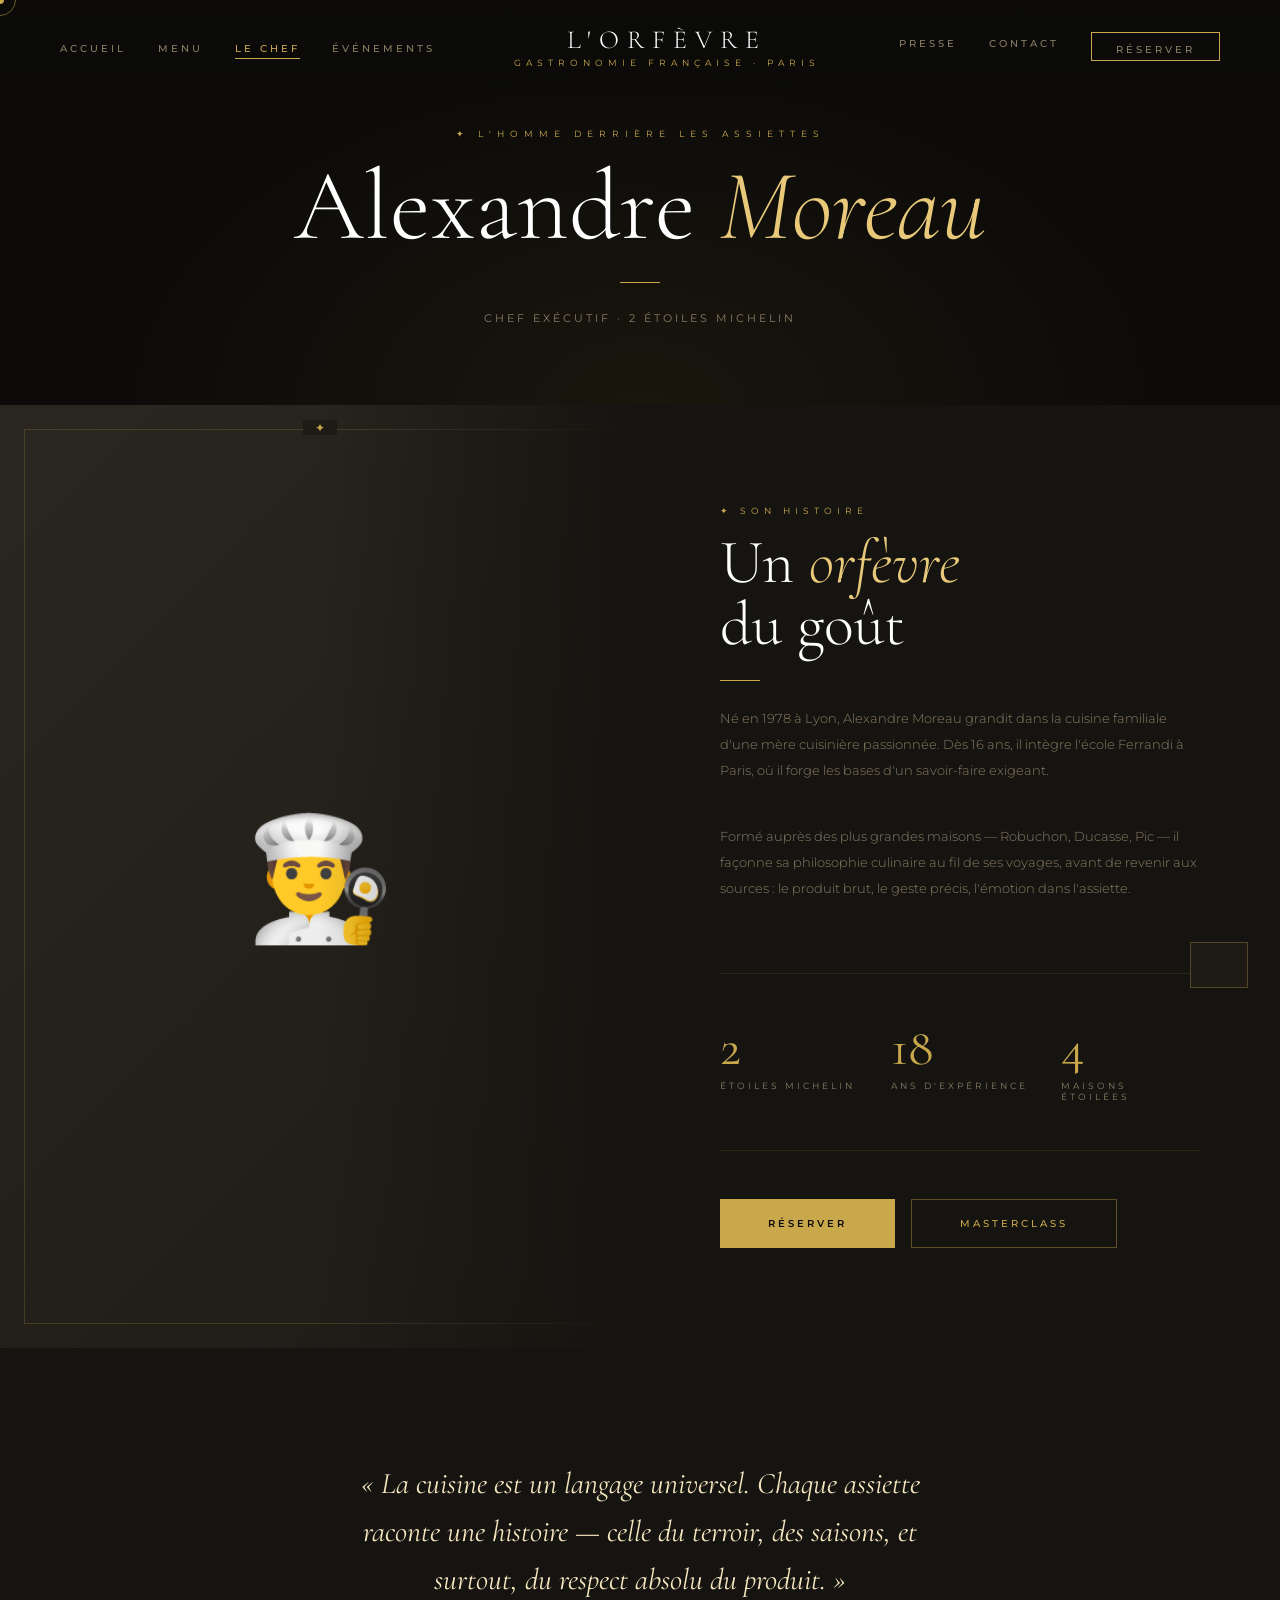
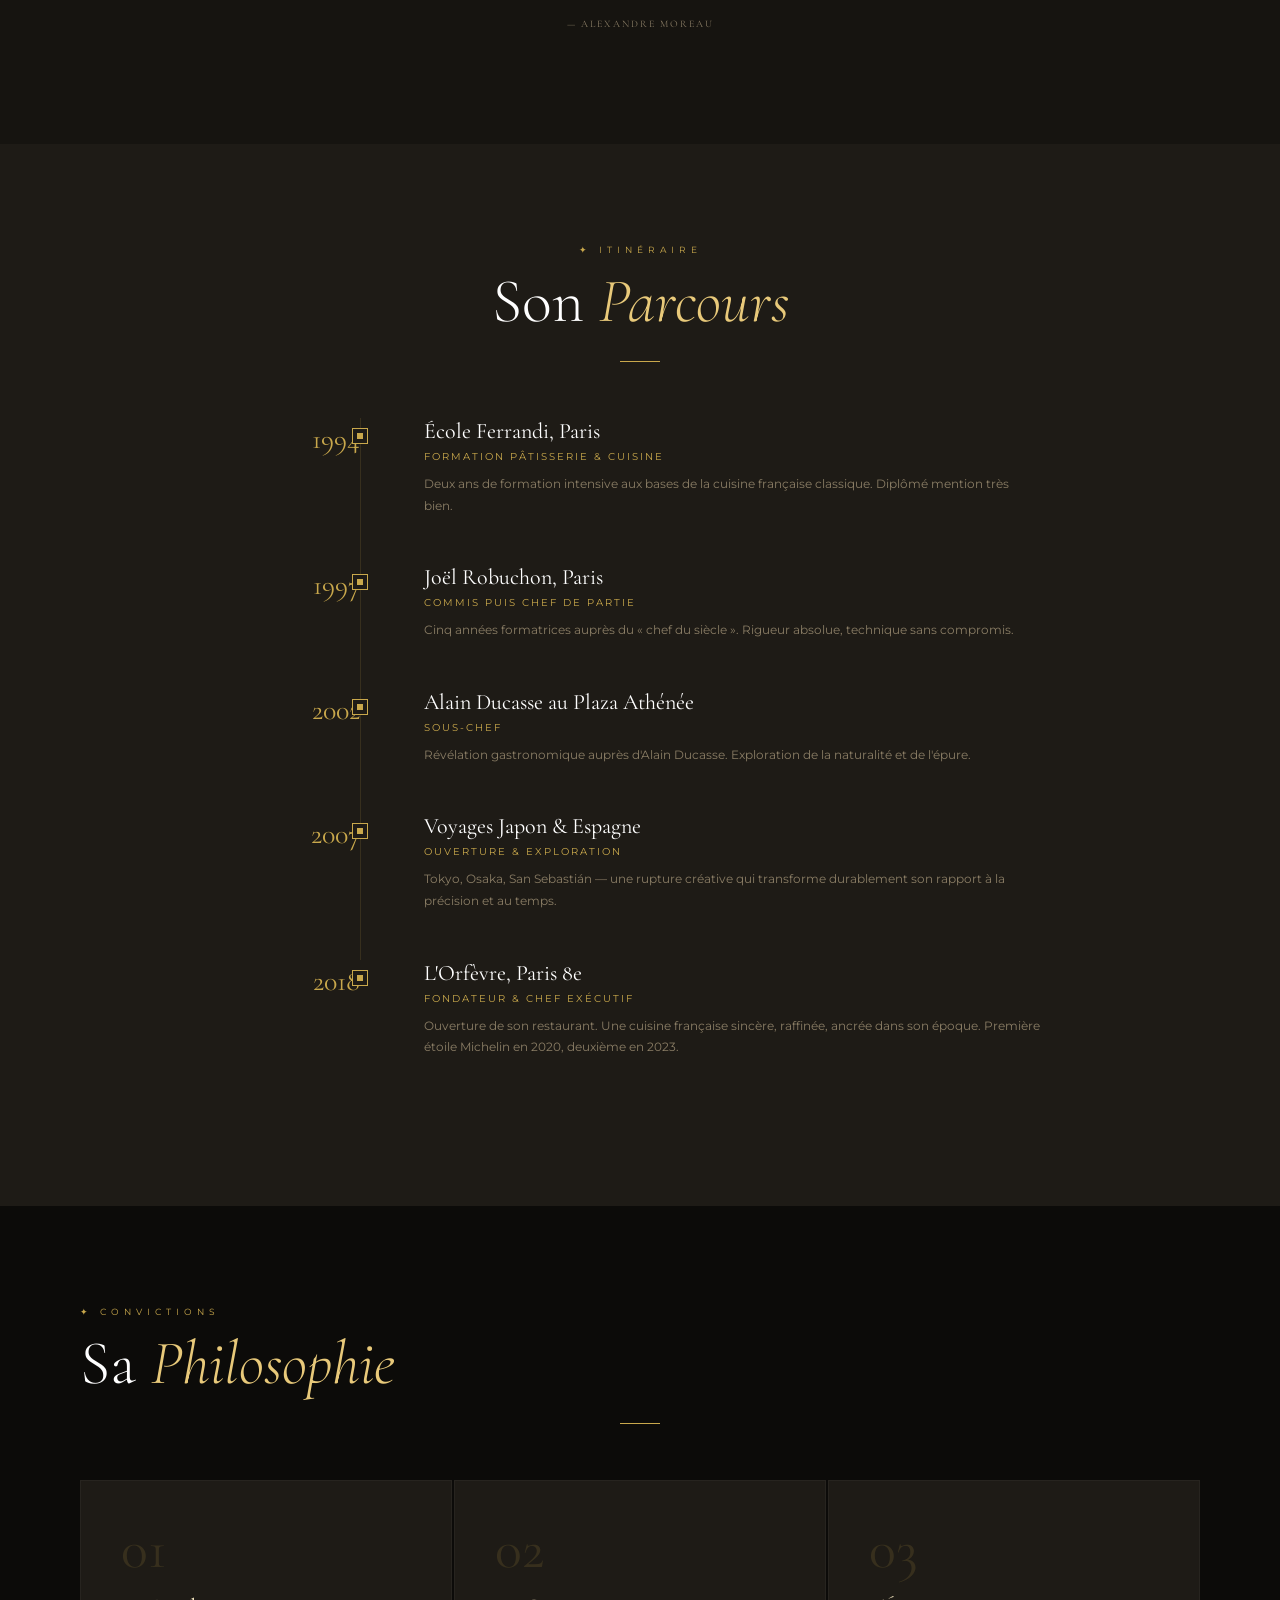
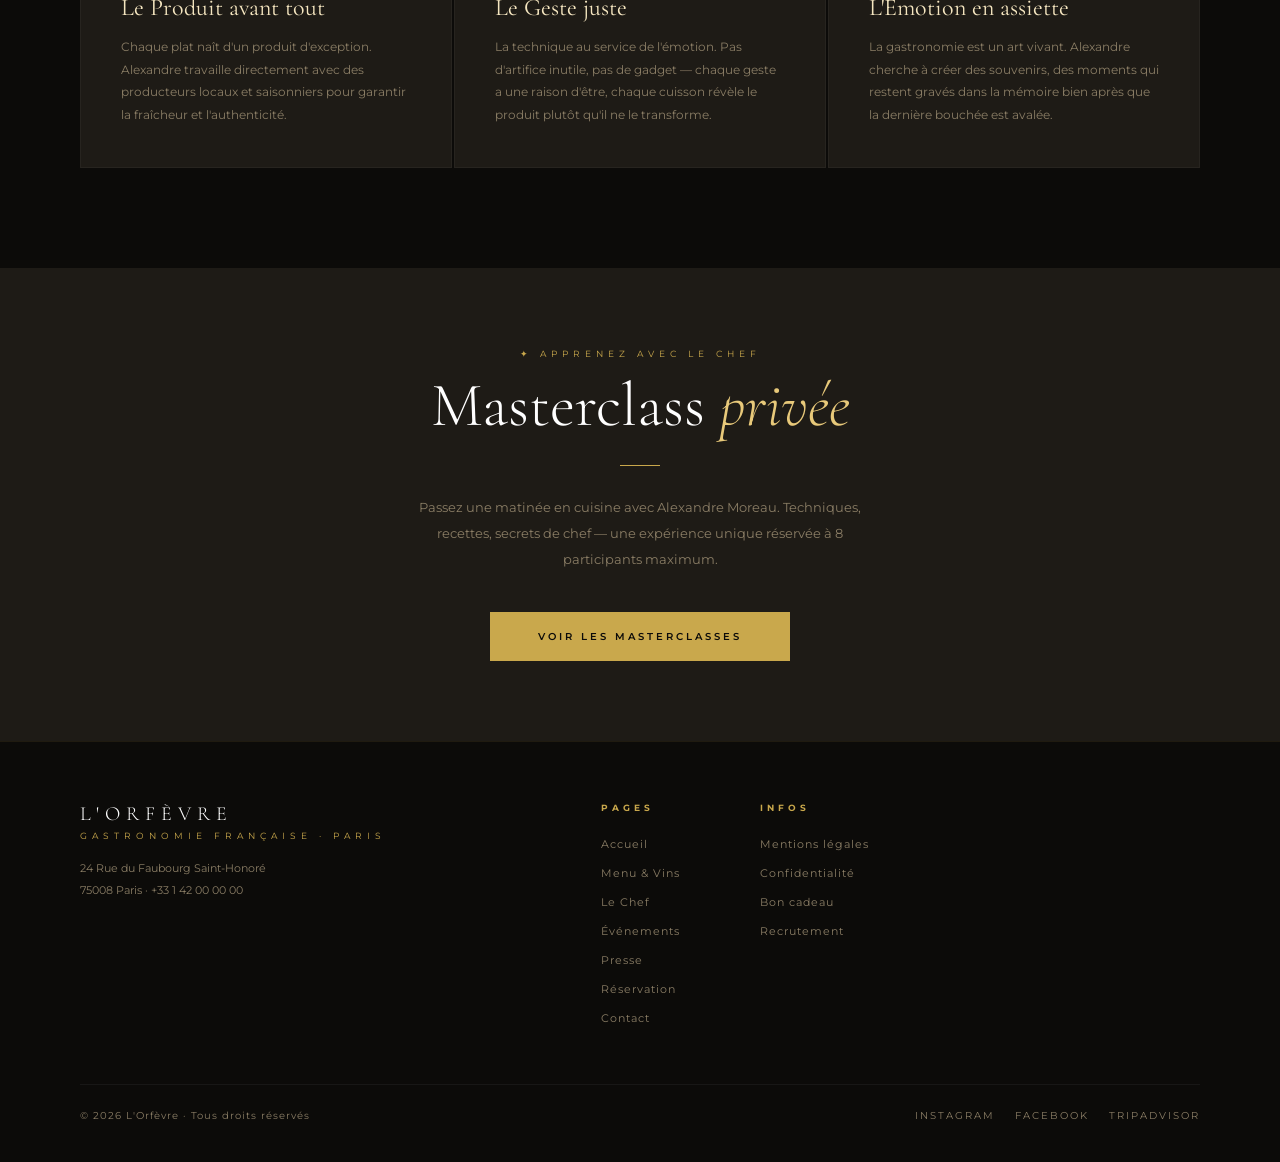
==== chef.html @ 2f1358c5 "Add files via upload" ====
<!DOCTYPE html>
<html lang="fr">
<head>
<meta charset="UTF-8">
<meta name="viewport" content="width=device-width, initial-scale=1.0">
<title>Le Chef — L'Orfèvre</title>
<link rel="stylesheet" href="style.css">
<style>
.chef-split { display: grid; grid-template-columns: 1fr 1fr; min-height: 80vh; }
.chef-portrait-side { background: linear-gradient(135deg, var(--fumee), var(--charbon)); display: flex; align-items: center; justify-content: center; font-size: 120px; position: relative; min-height: 600px; }
.chef-portrait-side::after { content: ''; position: absolute; inset: 0; background: linear-gradient(to right, transparent 50%, var(--noir-doux)); }
.chef-portrait-frame { position: absolute; inset: 24px; border: 1px solid rgba(201,168,76,0.2); pointer-events: none; }
.chef-portrait-frame::before { content: '✦'; position: absolute; top: -10px; left: 50%; transform: translateX(-50%); background: var(--charbon); padding: 0 12px; color: var(--or); font-size: 12px; }
.chef-text-side { background: var(--noir-doux); padding: 100px 80px; display: flex; flex-direction: column; justify-content: center; }
.chef-text-side .section-intro { max-width: 100%; margin-bottom: 24px; }
.chef-stats { display: grid; grid-template-columns: repeat(3,1fr); gap: 32px; margin: 48px 0; padding: 48px 0; border-top: 1px solid rgba(201,168,76,0.12); border-bottom: 1px solid rgba(201,168,76,0.12); }
.chef-stat-num { font-family: 'Cormorant Garamond', serif; font-size: 52px; color: var(--or); line-height: 1; }
.chef-stat-label { font-size: 9px; letter-spacing: 3px; color: var(--texte-doux); text-transform: uppercase; margin-top: 6px; }
.chef-quote { font-family: 'Cormorant Garamond', serif; font-size: 22px; font-style: italic; color: var(--or-pale); line-height: 1.6; padding: 32px; border-left: 2px solid var(--or); margin: 48px 0; background: rgba(201,168,76,0.03); }
.chef-quote-attr { font-size: 10px; letter-spacing: 2px; color: var(--texte-doux); margin-top: 12px; text-transform: uppercase; font-style: normal; }
/* PARCOURS */
.timeline { padding: 100px 80px; background: var(--charbon); }
.timeline-items { max-width: 800px; margin: 56px auto 0; }
.timeline-item { display: grid; grid-template-columns: 120px 1fr; gap: 40px; margin-bottom: 48px; position: relative; }
.timeline-item::before { content: ''; position: absolute; left: 120px; top: 0; bottom: -48px; width: 1px; background: rgba(201,168,76,0.15); }
.timeline-item:last-child::before { display: none; }
.timeline-year { font-family: 'Cormorant Garamond', serif; font-size: 28px; color: var(--or); text-align: right; padding-top: 4px; }
.timeline-dot { position: absolute; left: 112px; top: 10px; width: 16px; height: 16px; border: 1px solid var(--or); background: var(--charbon); display: flex; align-items: center; justify-content: center; }
.timeline-dot::after { content: ''; width: 6px; height: 6px; background: var(--or); border-radius: 0; }
.timeline-content { padding-left: 24px; }
.timeline-place { font-family: 'Cormorant Garamond', serif; font-size: 22px; color: #fff; margin-bottom: 6px; }
.timeline-role { font-size: 10px; letter-spacing: 2px; color: var(--or); text-transform: uppercase; margin-bottom: 10px; }
.timeline-desc { font-size: 12px; color: var(--texte-doux); line-height: 1.8; }
/* PHILOSOPHIE */
.philosophie { padding: 100px 80px; background: var(--noir); }
.philo-grid { display: grid; grid-template-columns: repeat(3,1fr); gap: 2px; margin-top: 56px; }
.philo-card { background: var(--charbon); border: 1px solid rgba(255,255,255,0.04); padding: 40px; transition: all 0.3s; }
.philo-card:hover { border-color: rgba(201,168,76,0.2); }
.philo-num { font-family: 'Cormorant Garamond', serif; font-size: 56px; color: rgba(201,168,76,0.15); line-height: 1; margin-bottom: 16px; }
.philo-title { font-family: 'Cormorant Garamond', serif; font-size: 24px; color: var(--or-pale); margin-bottom: 14px; }
.philo-text { font-size: 12px; color: var(--texte-doux); line-height: 1.9; }
@media(max-width:768px) {
  .chef-split { grid-template-columns: 1fr; }
  .chef-portrait-side { min-height: 350px; }
  .chef-portrait-side::after { background: linear-gradient(to top, var(--noir-doux), transparent); }
  .chef-text-side { padding: 60px 24px; }
  .chef-stats { grid-template-columns: repeat(3,1fr); gap: 16px; }
  .timeline-item { grid-template-columns: 80px 1fr; gap: 20px; }
  .philo-grid { grid-template-columns: 1fr; }
}
</style>
</head>
<body>
<div class="cursor" id="cursor"></div>
<div class="cursor-ring" id="cursorRing"></div>
<nav id="navbar">
  <ul class="nav-links">
    <li><a href="index.html">Accueil</a></li>
    <li><a href="menu.html">Menu</a></li>
    <li><a href="chef.html" class="active">Le Chef</a></li>
    <li><a href="evenements.html">Événements</a></li>
  </ul>
  <a href="index.html" class="nav-logo"><div class="nav-logo-name">L'Orfèvre</div><div class="nav-logo-sub">Gastronomie française · Paris</div></a>
  <ul class="nav-links" style="justify-content:flex-end;">
    <li><a href="presse.html">Presse</a></li>
    <li><a href="contact.html">Contact</a></li>
    <li><a href="reservation.html" class="nav-reserve">Réserver</a></li>
  </ul>
</nav>

<section class="page-hero">
  <div class="page-hero-content">
    <div class="page-eyebrow">✦ L'homme derrière les assiettes</div>
    <h1 class="page-title">Alexandre <em>Moreau</em></h1>
    <div class="gold-line"></div>
    <p class="page-subtitle">Chef Exécutif · 2 Étoiles Michelin</p>
  </div>
</section>

<!-- PORTRAIT + TEXTE -->
<div class="chef-split">
  <div class="chef-portrait-side">
    👨‍🍳
    <div class="chef-portrait-frame"></div>
  </div>
  <div class="chef-text-side">
    <div class="section-eyebrow">✦ Son histoire</div>
    <div class="section-title">Un <em>orfèvre</em><br>du goût</div>
    <div class="gold-line" style="margin:24px 0;"></div>
    <p class="section-intro">Né en 1978 à Lyon, Alexandre Moreau grandit dans la cuisine familiale d'une mère cuisinière passionnée. Dès 16 ans, il intègre l'école Ferrandi à Paris, où il forge les bases d'un savoir-faire exigeant.</p>
    <p class="section-intro" style="margin-top:16px;">Formé auprès des plus grandes maisons — Robuchon, Ducasse, Pic — il façonne sa philosophie culinaire au fil de ses voyages, avant de revenir aux sources : le produit brut, le geste précis, l'émotion dans l'assiette.</p>
    <div class="chef-stats">
      <div class="reveal"><div class="chef-stat-num">2</div><div class="chef-stat-label">Étoiles Michelin</div></div>
      <div class="reveal" style="transition-delay:0.1s;"><div class="chef-stat-num">18</div><div class="chef-stat-label">Ans d'expérience</div></div>
      <div class="reveal" style="transition-delay:0.2s;"><div class="chef-stat-num">4</div><div class="chef-stat-label">Maisons étoilées</div></div>
    </div>
    <div style="display:flex;gap:16px;flex-wrap:wrap;">
      <a href="reservation.html" class="btn-gold">Réserver</a>
      <a href="evenements.html" class="btn-ghost">Masterclass</a>
    </div>
  </div>
</div>

<!-- CITATION -->
<div style="background:var(--noir-doux);padding:80px;text-align:center;">
  <div class="chef-quote" style="max-width:700px;margin:0 auto;border-left:none;border:none;background:none;font-size:clamp(20px,3vw,30px);">
    « La cuisine est un langage universel. Chaque assiette raconte une histoire — celle du terroir, des saisons, et surtout, du respect absolu du produit. »
    <div class="chef-quote-attr">— Alexandre Moreau</div>
  </div>
</div>

<!-- PARCOURS -->
<section class="timeline">
  <div style="text-align:center;">
    <div class="section-eyebrow">✦ Itinéraire</div>
    <div class="section-title" style="text-align:center;">Son <em>Parcours</em></div>
    <div class="gold-line"></div>
  </div>
  <div class="timeline-items">
    <div class="timeline-item reveal">
      <div class="timeline-year">1994</div>
      <div class="timeline-dot"></div>
      <div class="timeline-content">
        <div class="timeline-place">École Ferrandi, Paris</div>
        <div class="timeline-role">Formation pâtisserie & cuisine</div>
        <div class="timeline-desc">Deux ans de formation intensive aux bases de la cuisine française classique. Diplômé mention très bien.</div>
      </div>
    </div>
    <div class="timeline-item reveal">
      <div class="timeline-year">1997</div>
      <div class="timeline-dot"></div>
      <div class="timeline-content">
        <div class="timeline-place">Joël Robuchon, Paris</div>
        <div class="timeline-role">Commis puis Chef de Partie</div>
        <div class="timeline-desc">Cinq années formatrices auprès du « chef du siècle ». Rigueur absolue, technique sans compromis.</div>
      </div>
    </div>
    <div class="timeline-item reveal">
      <div class="timeline-year">2002</div>
      <div class="timeline-dot"></div>
      <div class="timeline-content">
        <div class="timeline-place">Alain Ducasse au Plaza Athénée</div>
        <div class="timeline-role">Sous-Chef</div>
        <div class="timeline-desc">Révélation gastronomique auprès d'Alain Ducasse. Exploration de la naturalité et de l'épure.</div>
      </div>
    </div>
    <div class="timeline-item reveal">
      <div class="timeline-year">2007</div>
      <div class="timeline-dot"></div>
      <div class="timeline-content">
        <div class="timeline-place">Voyages Japon & Espagne</div>
        <div class="timeline-role">Ouverture & exploration</div>
        <div class="timeline-desc">Tokyo, Osaka, San Sebastián — une rupture créative qui transforme durablement son rapport à la précision et au temps.</div>
      </div>
    </div>
    <div class="timeline-item reveal">
      <div class="timeline-year">2018</div>
      <div class="timeline-dot"></div>
      <div class="timeline-content">
        <div class="timeline-place">L'Orfèvre, Paris 8e</div>
        <div class="timeline-role">Fondateur & Chef Exécutif</div>
        <div class="timeline-desc">Ouverture de son restaurant. Une cuisine française sincère, raffinée, ancrée dans son époque. Première étoile Michelin en 2020, deuxième en 2023.</div>
      </div>
    </div>
  </div>
</section>

<!-- PHILOSOPHIE -->
<section class="philosophie">
  <div class="section-eyebrow">✦ Convictions</div>
  <div class="section-title">Sa <em>Philosophie</em></div>
  <div class="gold-line"></div>
  <div class="philo-grid">
    <div class="philo-card reveal">
      <div class="philo-num">01</div>
      <div class="philo-title">Le Produit avant tout</div>
      <div class="philo-text">Chaque plat naît d'un produit d'exception. Alexandre travaille directement avec des producteurs locaux et saisonniers pour garantir la fraîcheur et l'authenticité.</div>
    </div>
    <div class="philo-card reveal" style="transition-delay:0.1s;">
      <div class="philo-num">02</div>
      <div class="philo-title">Le Geste juste</div>
      <div class="philo-text">La technique au service de l'émotion. Pas d'artifice inutile, pas de gadget — chaque geste a une raison d'être, chaque cuisson révèle le produit plutôt qu'il ne le transforme.</div>
    </div>
    <div class="philo-card reveal" style="transition-delay:0.2s;">
      <div class="philo-num">03</div>
      <div class="philo-title">L'Émotion en assiette</div>
      <div class="philo-text">La gastronomie est un art vivant. Alexandre cherche à créer des souvenirs, des moments qui restent gravés dans la mémoire bien après que la dernière bouchée est avalée.</div>
    </div>
  </div>
</section>

<div style="background:var(--charbon);padding:80px;text-align:center;">
  <div class="section-eyebrow">✦ Apprenez avec le chef</div>
  <div class="section-title" style="margin-bottom:16px;text-align:center;">Masterclass <em>privée</em></div>
  <div class="gold-line"></div>
  <p style="font-size:13px;color:var(--texte-doux);margin:0 auto 40px;max-width:480px;line-height:2;">Passez une matinée en cuisine avec Alexandre Moreau. Techniques, recettes, secrets de chef — une expérience unique réservée à 8 participants maximum.</p>
  <a href="evenements.html" class="btn-gold">Voir les masterclasses</a>
</div>

<footer>
  <div class="footer-inner">
    <div class="footer-brand"><div class="nav-logo-name" style="font-size:20px;letter-spacing:6px;">L'Orfèvre</div><div class="nav-logo-sub" style="margin-top:4px;">Gastronomie française · Paris</div><p>24 Rue du Faubourg Saint-Honoré<br>75008 Paris · +33 1 42 00 00 00</p></div>
    <div class="footer-links"><h4>Pages</h4><ul><li><a href="index.html">Accueil</a></li><li><a href="menu.html">Menu & Vins</a></li><li><a href="chef.html">Le Chef</a></li><li><a href="evenements.html">Événements</a></li><li><a href="presse.html">Presse</a></li><li><a href="reservation.html">Réservation</a></li><li><a href="contact.html">Contact</a></li></ul></div>
    <div class="footer-links"><h4>Infos</h4><ul><li><a href="#">Mentions légales</a></li><li><a href="#">Confidentialité</a></li><li><a href="#">Bon cadeau</a></li><li><a href="#">Recrutement</a></li></ul></div>
  </div>
  <div class="footer-bottom"><p>© 2026 L'Orfèvre · Tous droits réservés</p><div class="footer-social"><a href="#">Instagram</a><a href="#">Facebook</a><a href="#">TripAdvisor</a></div></div>
</footer>
<div class="notif" id="notif"><div class="notif-title"></div><div class="notif-text"></div></div>
<script src="main.js"></script>
</body>
</html>
---- style.css ----
@import url('https://fonts.googleapis.com/css2?family=Cormorant+Garamond:ital,wght@0,300;0,400;0,600;1,300;1,400&family=Montserrat:wght@300;400;500;600&display=swap');

:root {
  --or: #C9A84C;
  --or-clair: #E8C97A;
  --or-pale: #F5E6C0;
  --noir: #0C0B09;
  --noir-doux: #161410;
  --charbon: #1E1B16;
  --fumee: #2A2620;
  --creme: #F5F0E8;
  --texte: #D4C9B0;
  --texte-doux: #8A7D65;
}

* { margin: 0; padding: 0; box-sizing: border-box; }
html { scroll-behavior: smooth; }
body { background: var(--noir); color: var(--texte); font-family: 'Montserrat', sans-serif; overflow-x: hidden; cursor: none; }

/* CURSEUR */
.cursor { position: fixed; width: 8px; height: 8px; background: var(--or); border-radius: 50%; pointer-events: none; z-index: 9999; transform: translate(-50%,-50%); transition: transform 0.1s; }
.cursor-ring { position: fixed; width: 32px; height: 32px; border: 1px solid rgba(201,168,76,0.5); border-radius: 50%; pointer-events: none; z-index: 9998; transform: translate(-50%,-50%); transition: all 0.15s ease; }

/* NAV */
nav { position: fixed; top: 0; width: 100%; z-index: 100; padding: 24px 60px; display: flex; justify-content: space-between; align-items: center; transition: all 0.4s; background: linear-gradient(to bottom, rgba(12,11,9,0.98), transparent); }
nav.scrolled { background: rgba(12,11,9,0.98); backdrop-filter: blur(20px); padding: 16px 60px; border-bottom: 1px solid rgba(201,168,76,0.12); }
.nav-logo { text-align: center; text-decoration: none; display: block; }
.nav-logo-name { font-family: 'Cormorant Garamond', serif; font-size: 26px; font-weight: 300; letter-spacing: 8px; color: #fff; text-transform: uppercase; }
.nav-logo-sub { font-size: 9px; letter-spacing: 5px; color: var(--or); text-transform: uppercase; margin-top: 2px; }
.nav-links { display: flex; gap: 32px; list-style: none; }
.nav-links a { color: var(--texte-doux); text-decoration: none; font-size: 10px; font-weight: 500; letter-spacing: 3px; text-transform: uppercase; transition: color 0.3s; position: relative; padding-bottom: 4px; }
.nav-links a::after { content: ''; position: absolute; bottom: 0; left: 0; width: 0; height: 1px; background: var(--or); transition: width 0.3s; }
.nav-links a:hover, .nav-links a.active { color: var(--or); }
.nav-links a:hover::after, .nav-links a.active::after { width: 100%; }
.nav-reserve { background: transparent; border: 1px solid var(--or); color: var(--or); padding: 10px 24px; font-family: 'Montserrat', sans-serif; font-size: 9px; font-weight: 500; letter-spacing: 3px; text-transform: uppercase; cursor: none; transition: all 0.3s; text-decoration: none; display: inline-block; }
.nav-reserve:hover { background: var(--or); color: var(--noir); }

/* HERO PAGE */
.page-hero { min-height: 45vh; display: flex; align-items: flex-end; justify-content: center; padding-bottom: 80px; padding-top: 120px; position: relative; overflow: hidden; background: var(--noir); }
.page-hero::before { content: ''; position: absolute; inset: 0; background: radial-gradient(ellipse at 50% 100%, rgba(201,168,76,0.07) 0%, transparent 60%); }
.page-hero-content { text-align: center; position: relative; z-index: 2; }
.page-eyebrow { font-size: 9px; letter-spacing: 6px; color: var(--or); text-transform: uppercase; margin-bottom: 20px; }
.page-title { font-family: 'Cormorant Garamond', serif; font-size: clamp(52px, 8vw, 100px); font-weight: 300; line-height: 0.95; color: #fff; }
.page-title em { font-style: italic; color: var(--or-clair); }
.gold-line { width: 40px; height: 1px; background: var(--or); margin: 28px auto; }
.page-subtitle { font-size: 11px; letter-spacing: 3px; color: var(--texte-doux); text-transform: uppercase; }

/* SECTIONS */
.section { padding: 100px 80px; }
.section-eyebrow { font-size: 9px; letter-spacing: 5px; color: var(--or); text-transform: uppercase; margin-bottom: 16px; }
.section-title { font-family: 'Cormorant Garamond', serif; font-size: clamp(38px, 5vw, 62px); font-weight: 300; color: #fff; line-height: 1; }
.section-title em { font-style: italic; color: var(--or-clair); }
.section-intro { font-size: 13px; color: var(--texte-doux); line-height: 2; max-width: 520px; font-weight: 300; }

/* BOUTONS */
.btn-gold { background: var(--or); color: var(--noir); border: none; padding: 18px 48px; font-family: 'Montserrat', sans-serif; font-size: 10px; font-weight: 600; letter-spacing: 3px; text-transform: uppercase; cursor: none; transition: all 0.3s; text-decoration: none; display: inline-block; }
.btn-gold:hover { background: var(--or-clair); transform: translateY(-2px); }
.btn-ghost { background: transparent; color: var(--or); border: 1px solid rgba(201,168,76,0.4); padding: 17px 48px; font-family: 'Montserrat', sans-serif; font-size: 10px; font-weight: 500; letter-spacing: 3px; text-transform: uppercase; cursor: none; transition: all 0.3s; text-decoration: none; display: inline-block; }
.btn-ghost:hover { border-color: var(--or); background: rgba(201,168,76,0.05); }

/* FOOTER */
footer { background: var(--noir); border-top: 1px solid rgba(201,168,76,0.1); padding: 60px 80px 40px; }
.footer-inner { display: grid; grid-template-columns: 1fr auto 1fr; gap: 80px; align-items: start; margin-bottom: 48px; }
.footer-brand p { font-size: 11px; color: var(--texte-doux); margin-top: 16px; line-height: 2; }
.footer-links h4 { font-size: 9px; letter-spacing: 4px; color: var(--or); text-transform: uppercase; margin-bottom: 20px; }
.footer-links ul { list-style: none; }
.footer-links li { margin-bottom: 10px; }
.footer-links a { font-size: 11px; color: var(--texte-doux); text-decoration: none; transition: color 0.3s; letter-spacing: 1px; }
.footer-links a:hover { color: var(--or); }
.footer-bottom { border-top: 1px solid rgba(255,255,255,0.05); padding-top: 24px; display: flex; justify-content: space-between; align-items: center; }
.footer-bottom p { font-size: 10px; color: var(--texte-doux); letter-spacing: 1px; }
.footer-social { display: flex; gap: 20px; }
.footer-social a { font-size: 10px; letter-spacing: 2px; color: var(--texte-doux); text-decoration: none; text-transform: uppercase; transition: color 0.3s; }
.footer-social a:hover { color: var(--or); }

/* NOTIFICATION */
.notif { position: fixed; bottom: 32px; right: 32px; background: var(--charbon); border: 1px solid rgba(201,168,76,0.3); padding: 20px 28px; z-index: 200; transform: translateY(120px); transition: transform 0.4s ease; max-width: 320px; }
.notif.show { transform: translateY(0); }
.notif-title { font-size: 12px; color: var(--or); margin-bottom: 4px; letter-spacing: 1px; }
.notif-text { font-size: 11px; color: var(--texte-doux); }

/* DIVIDER */
.divider-line { height: 1px; background: linear-gradient(to right, transparent, rgba(201,168,76,0.25), transparent); margin: 0 80px; }

/* ANIMATE */
.reveal { opacity: 0; transform: translateY(20px); transition: opacity 0.7s ease, transform 0.7s ease; }
.reveal.visible { opacity: 1; transform: translateY(0); }

@media(max-width:768px) {
  nav { padding: 16px 20px; }
  .nav-links { display: none; }
  .section { padding: 70px 24px; }
  footer { padding: 48px 24px 32px; }
  .footer-inner { grid-template-columns: 1fr; gap: 40px; }
}

/* JS COMMUN */
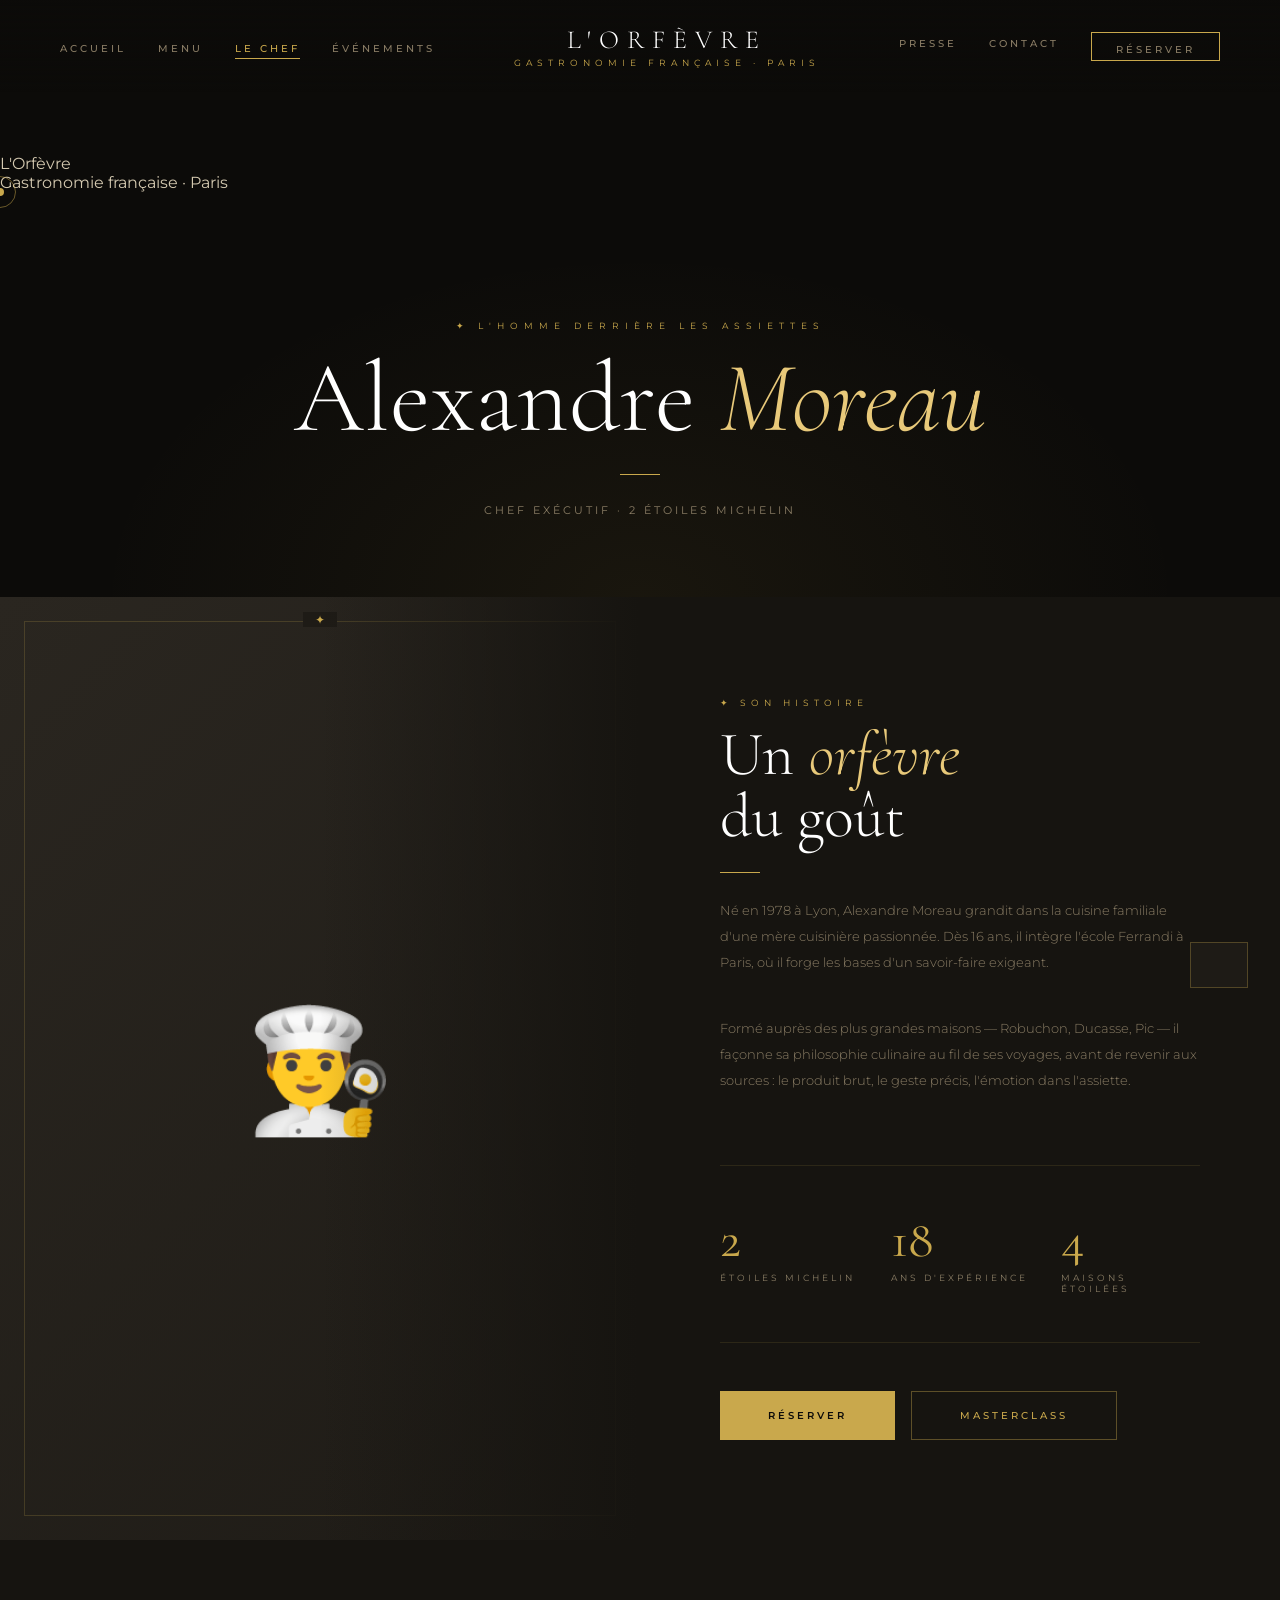
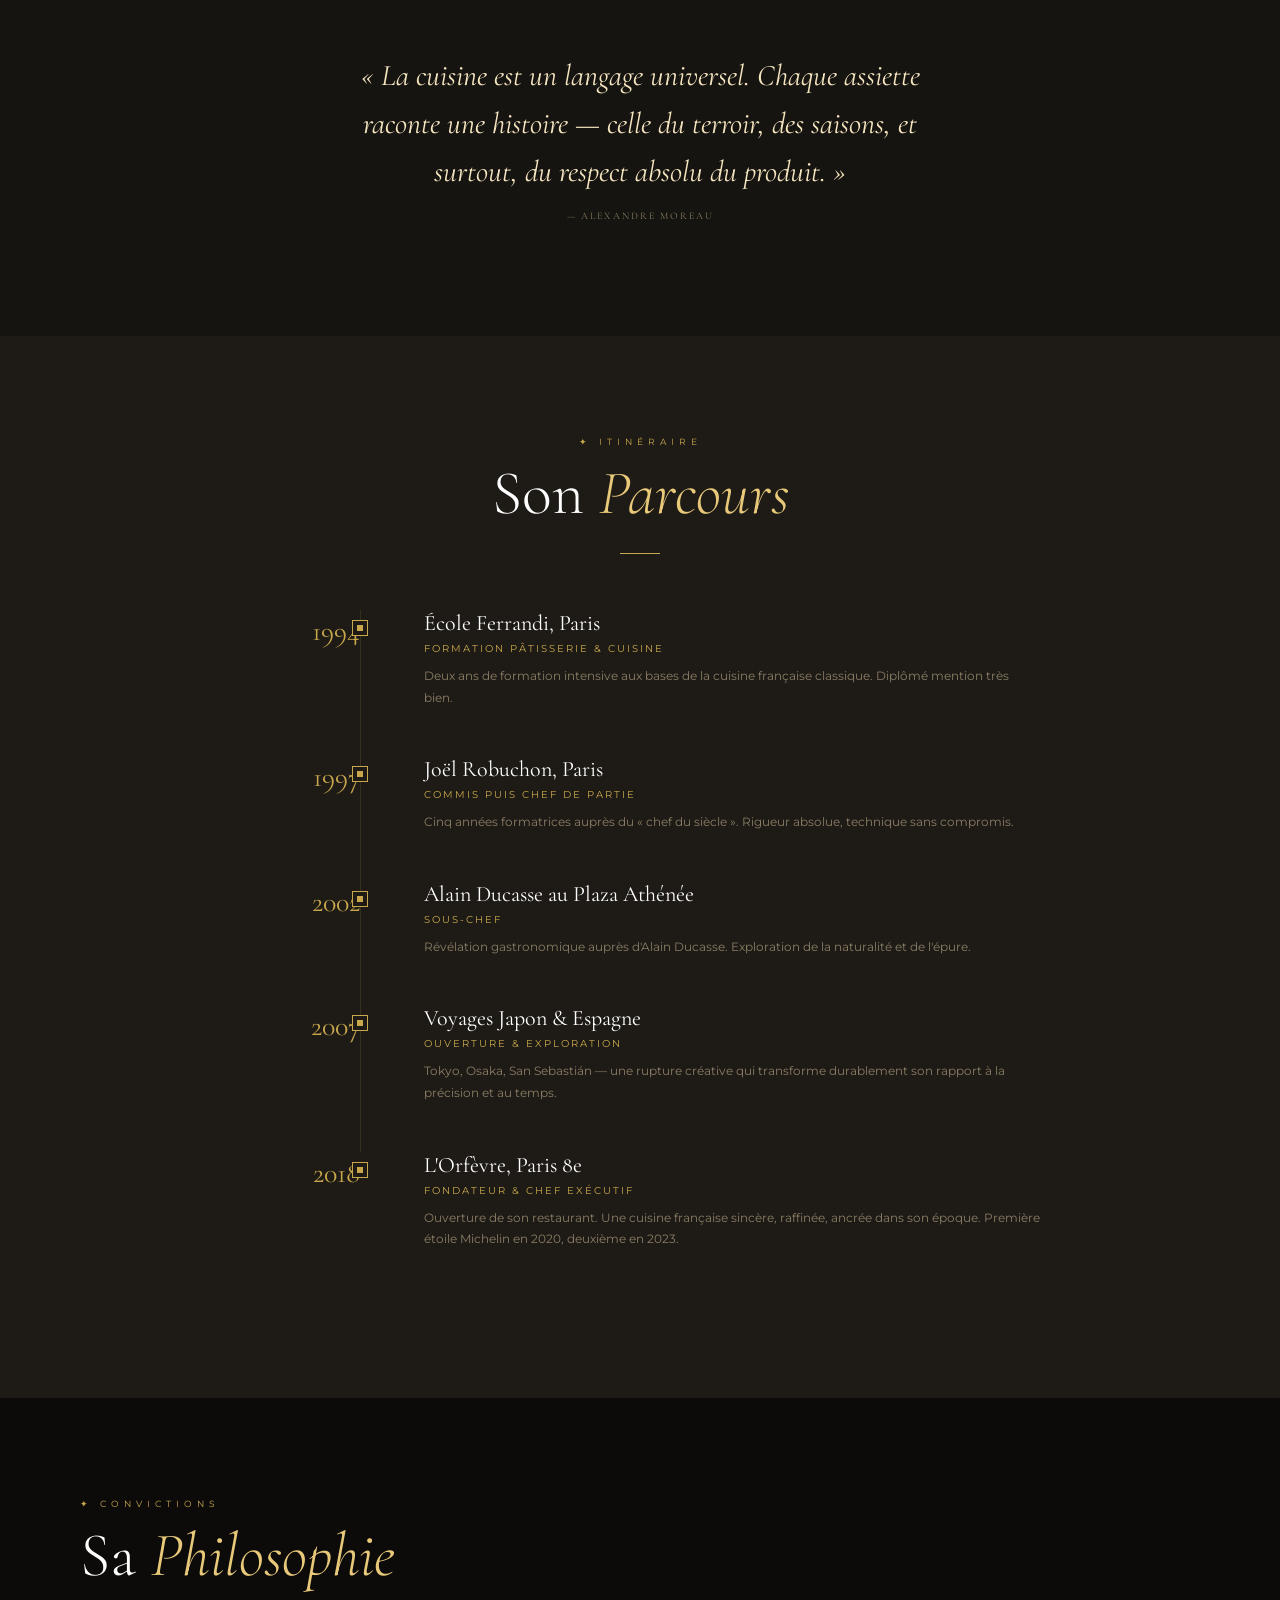
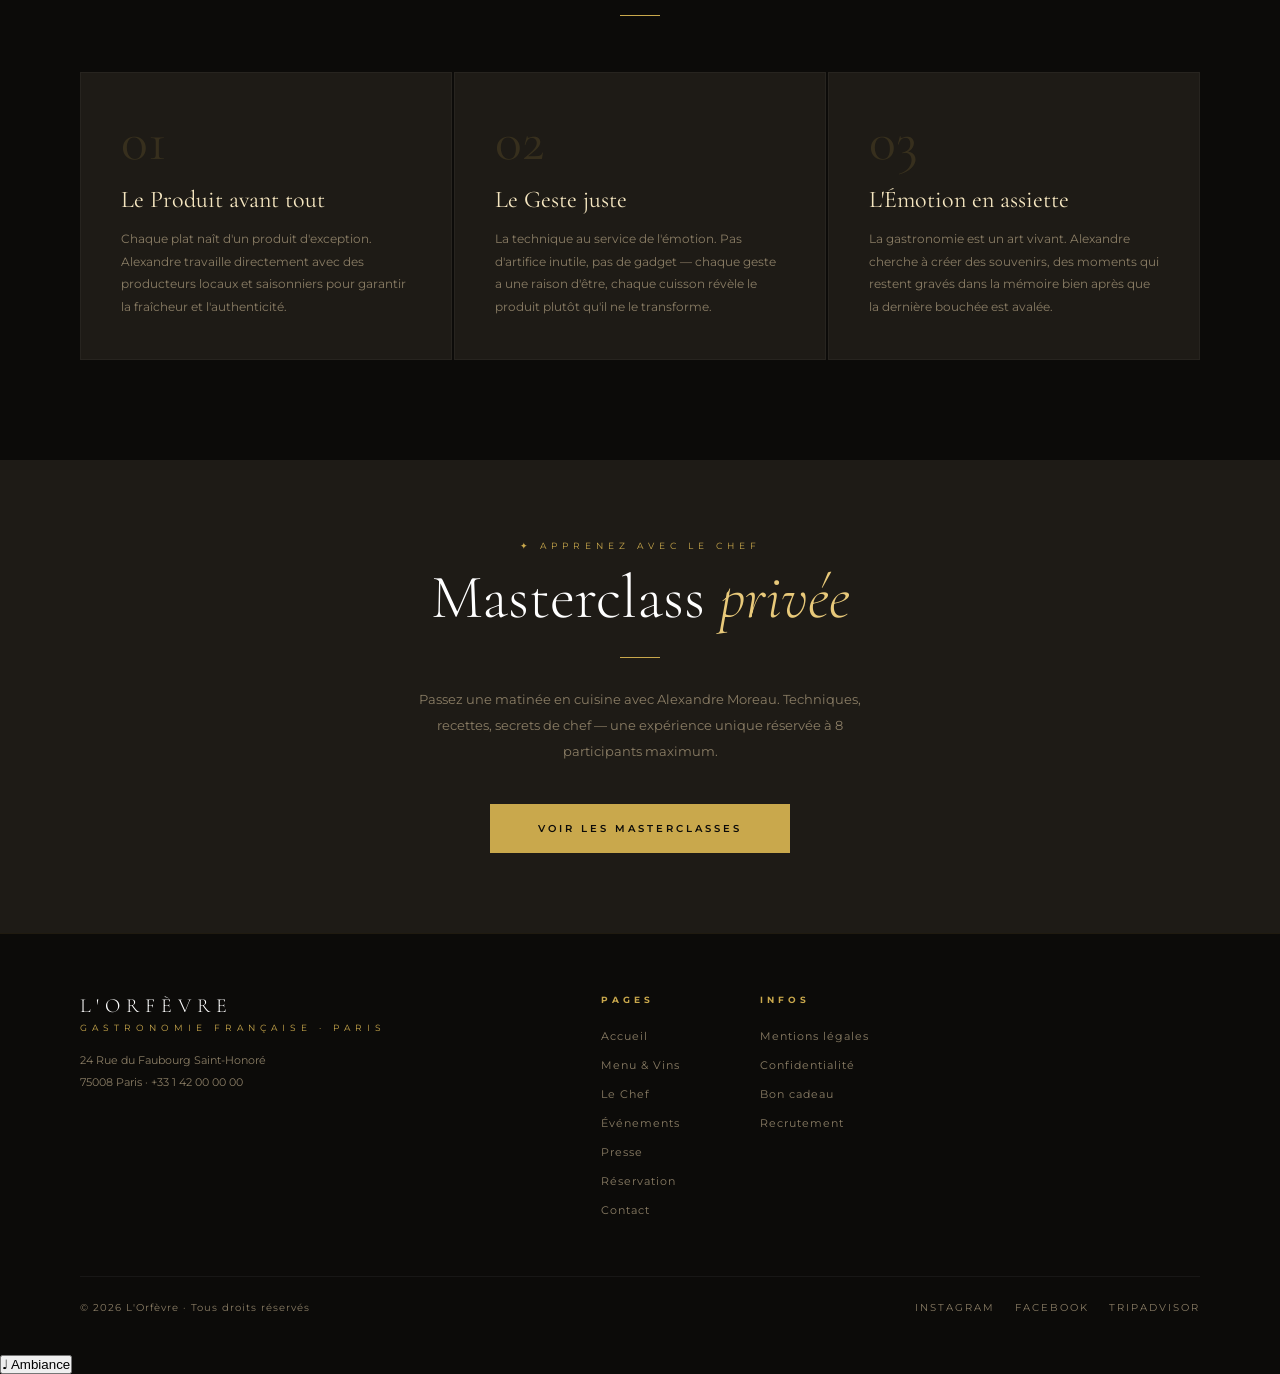
==== commit 6d453e1a: "Add files via upload" ====
--- a/chef.html
+++ b/chef.html
@@ -51,6 +51,13 @@
 </style>
 </head>
 <body>
+<canvas id="particlesCanvas"></canvas>
+<!-- TRANSITION PAGE -->
+<div id="page-transition">
+  <div class="pt-logo-name">L'Orfèvre</div>
+  <div class="pt-line"></div>
+  <div class="pt-logo-sub">Gastronomie française · Paris</div>
+</div>
 <div class="cursor" id="cursor"></div>
 <div class="cursor-ring" id="cursorRing"></div>
 <nav id="navbar">
@@ -71,7 +78,7 @@
 <section class="page-hero">
   <div class="page-hero-content">
     <div class="page-eyebrow">✦ L'homme derrière les assiettes</div>
-    <h1 class="page-title">Alexandre <em>Moreau</em></h1>
+    <h1 class="page-title">Alexandre <em data-typewriter data-delay="400">Moreau</em></h1>
     <div class="gold-line"></div>
     <p class="page-subtitle">Chef Exécutif · 2 Étoiles Michelin</p>
   </div>
@@ -207,5 +214,10 @@
 </footer>
 <div class="notif" id="notif"><div class="notif-title"></div><div class="notif-text"></div></div>
 <script src="main.js"></script>
+<!-- BOUTON SON -->
+<button id="sound-btn" title="Ambiance sonore">
+  <span class="sound-icon">♩</span>
+  <span class="sound-label">Ambiance</span>
+</button>
 </body>
 </html>
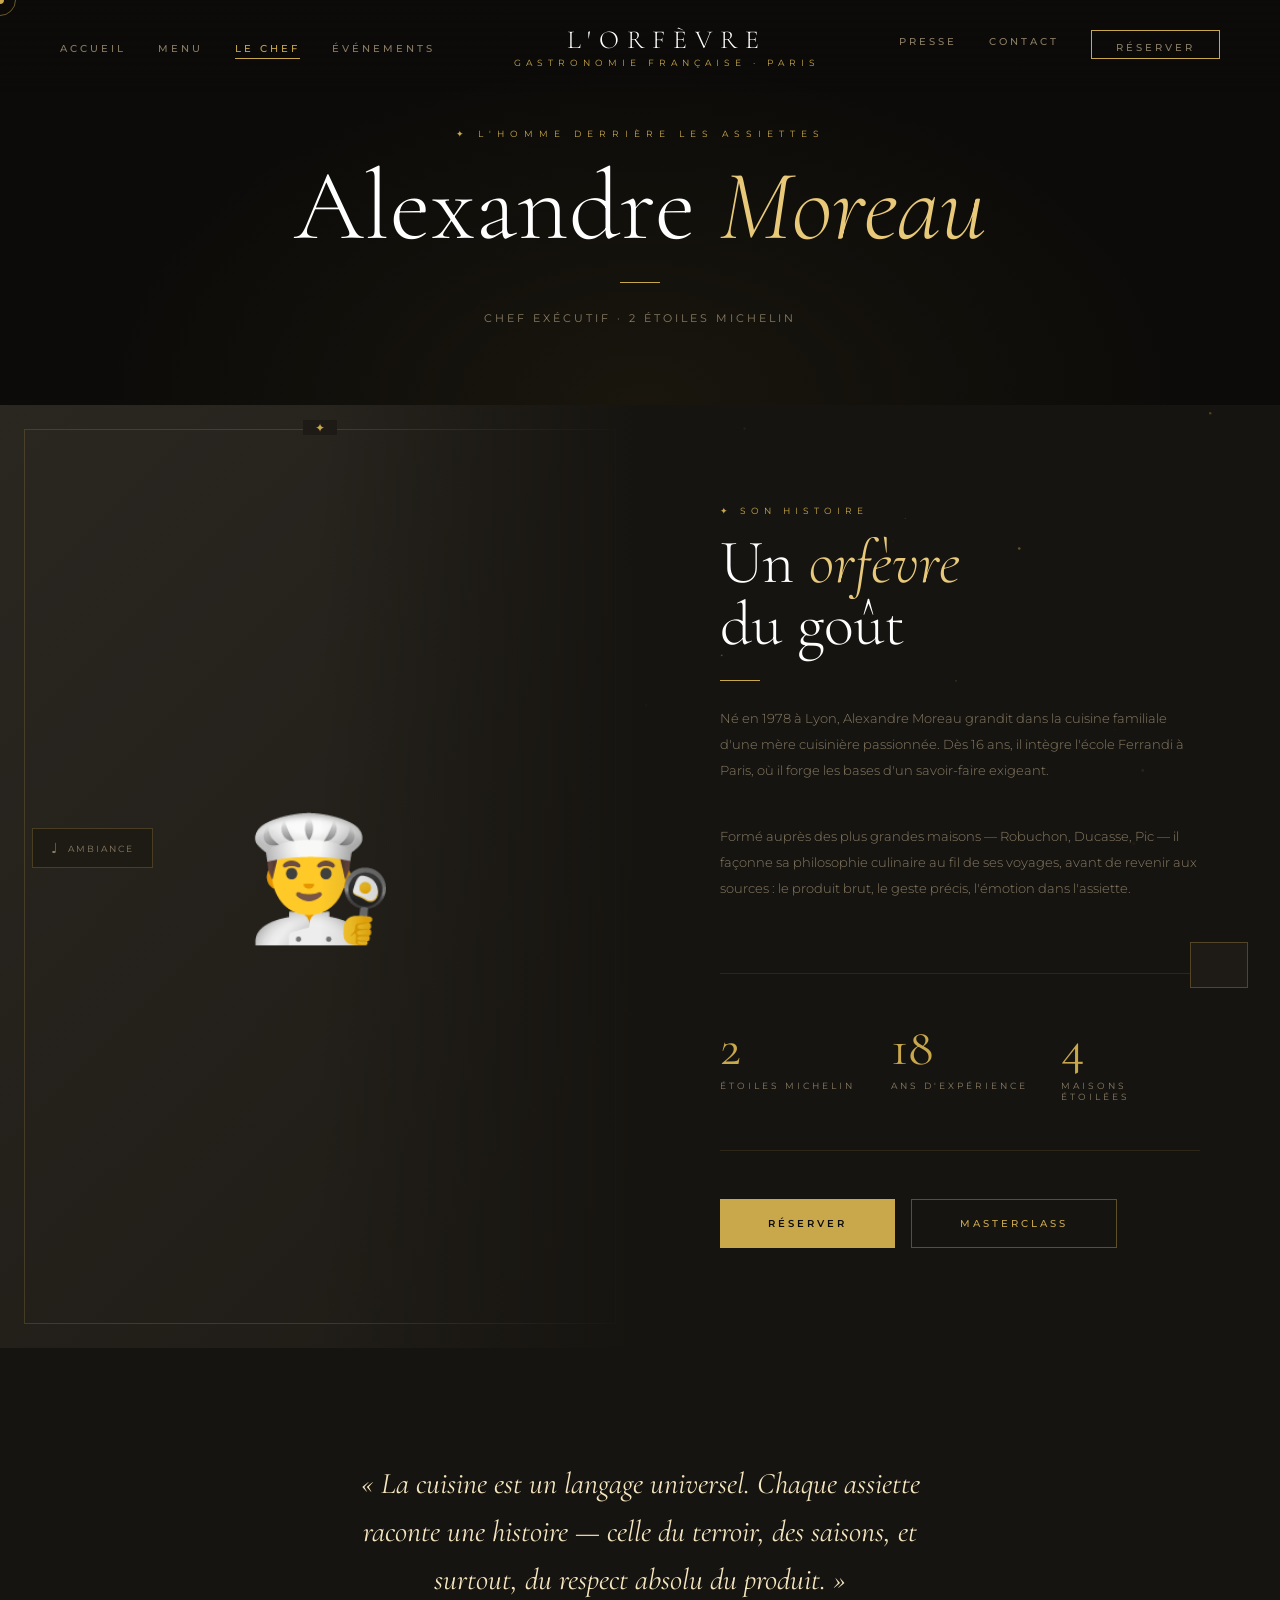
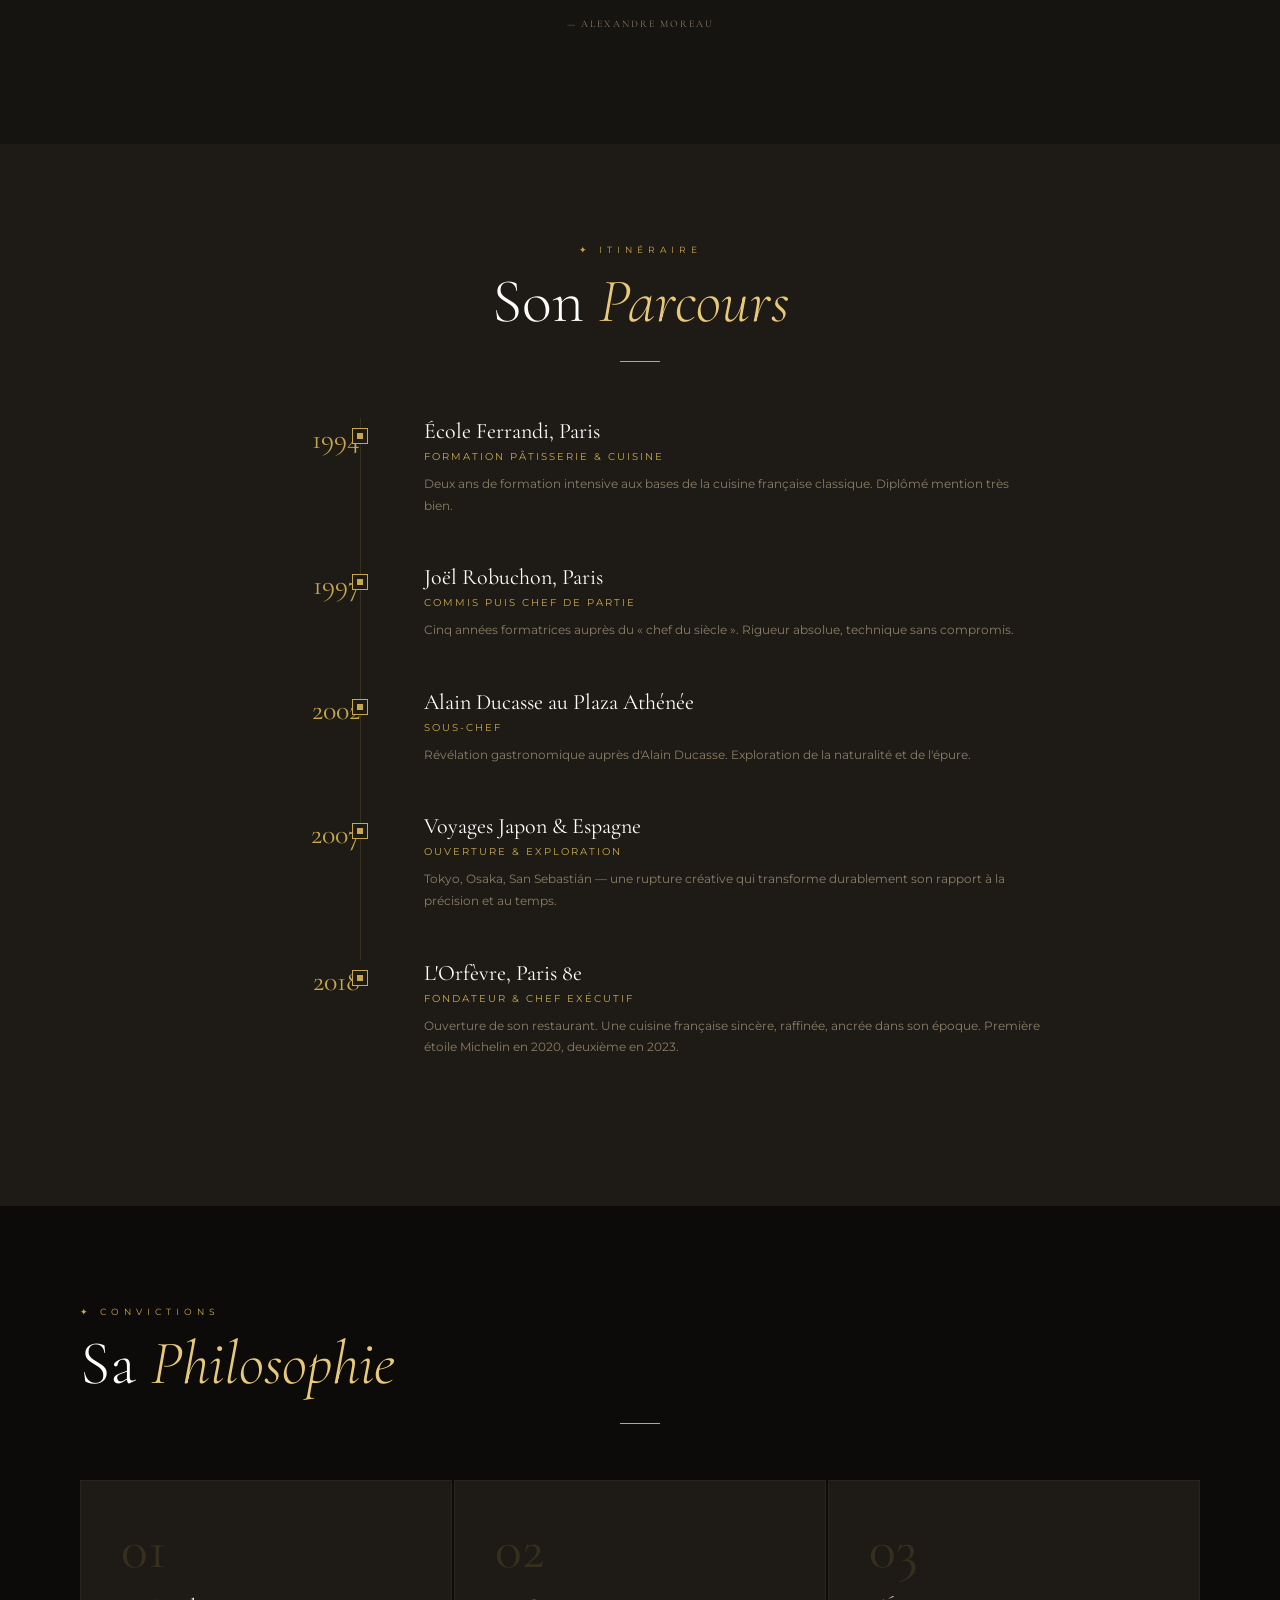
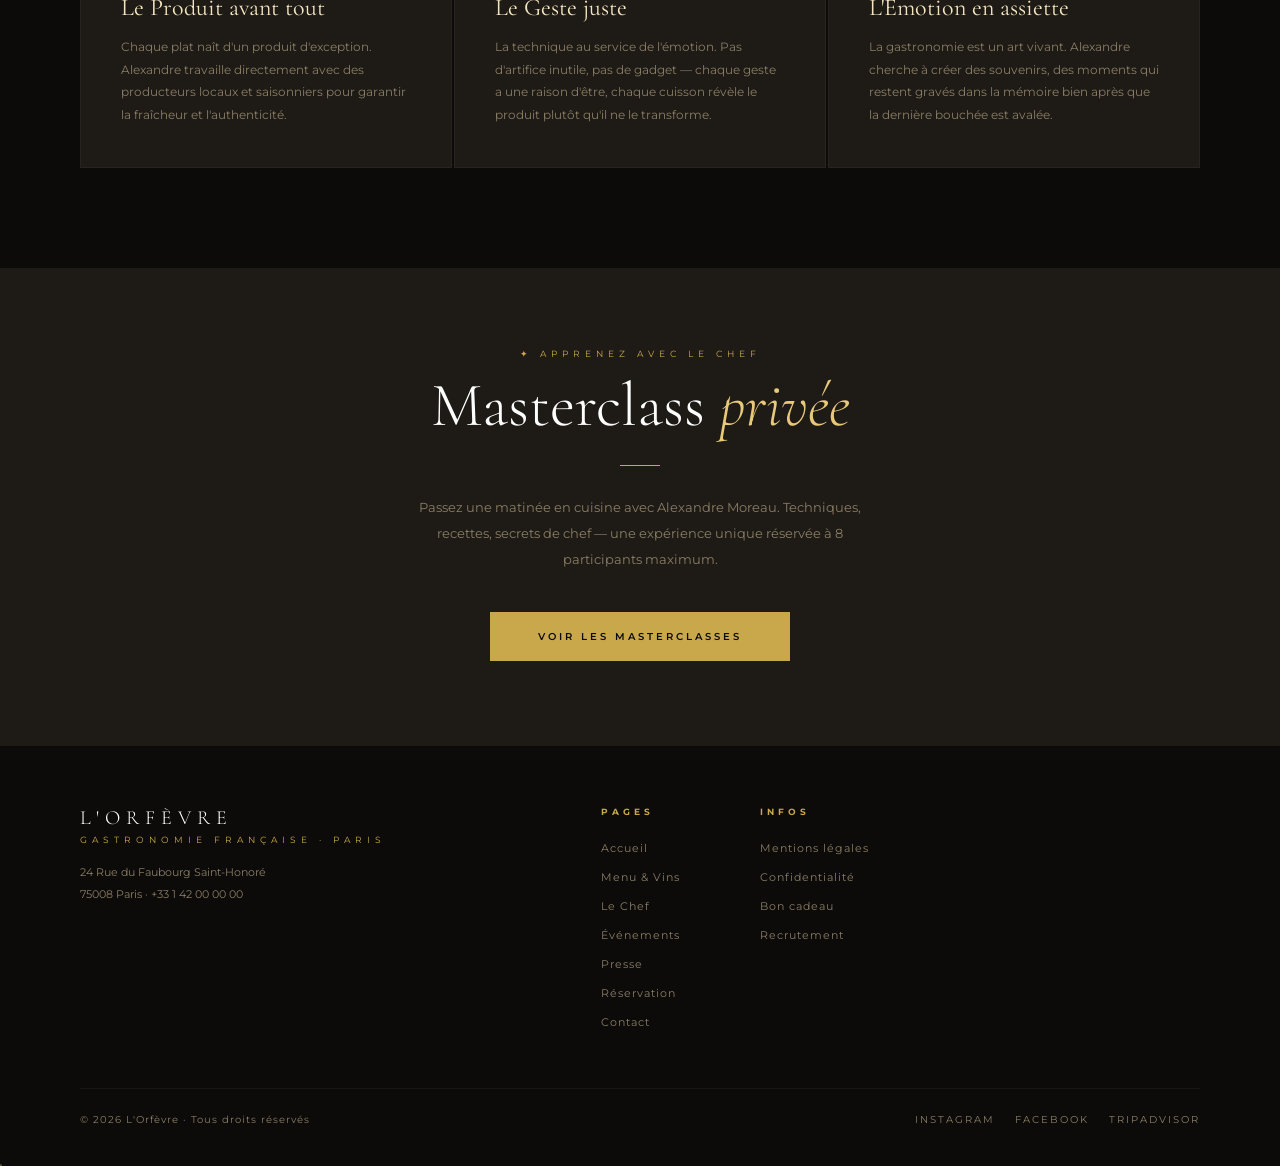
==== commit 912493d8: "Add files via upload" ====
--- a/chef.html
+++ b/chef.html
@@ -219,5 +219,6 @@
   <span class="sound-icon">♩</span>
   <span class="sound-label">Ambiance</span>
 </button>
+<audio id="ambiance-audio" src="ambiance.mp3" loop preload="auto" style="display:none"></audio>
 </body>
 </html>
--- a/style.css
+++ b/style.css
@@ -95,3 +95,123 @@
 }
 
 /* JS COMMUN */
+
+/* ============================================================
+   NOUVEAUX EFFETS — L'ORFÈVRE
+   ============================================================ */
+
+/* PARTICULES CANVAS */
+#particlesCanvas {
+  position: fixed; top: 0; left: 0;
+  width: 100%; height: 100%;
+  pointer-events: none; z-index: 0;
+}
+
+/* TRANSITION ENTRE PAGES */
+#page-transition {
+  position: fixed; inset: 0; z-index: 99999;
+  background: var(--noir);
+  display: flex; flex-direction: column;
+  align-items: center; justify-content: center;
+  opacity: 1;
+  transition: opacity 0.7s cubic-bezier(0.4,0,0.2,1);
+}
+#page-transition .pt-logo-name {
+  font-family: 'Cormorant Garamond', serif;
+  font-size: 38px; font-weight: 300;
+  letter-spacing: 12px; color: #fff;
+  text-transform: uppercase;
+}
+#page-transition .pt-logo-sub {
+  font-size: 9px; letter-spacing: 6px;
+  color: var(--or); text-transform: uppercase;
+  margin-top: 8px;
+}
+#page-transition .pt-line {
+  width: 0; height: 1px;
+  background: var(--or);
+  transition: width 0.5s ease 0.1s;
+  margin: 18px auto;
+}
+#page-transition.pt-leaving {
+  opacity: 0;
+}
+#page-transition.pt-entering {
+  opacity: 1 !important;
+}
+#page-transition.pt-entering .pt-line {
+  width: 60px;
+}
+
+/* BOUTON SON */
+#sound-btn {
+  position: fixed; bottom: 32px; left: 32px;
+  z-index: 1000;
+  background: rgba(30,27,22,0.9);
+  border: 1px solid rgba(201,168,76,0.25);
+  color: var(--texte-doux);
+  padding: 10px 18px;
+  font-family: 'Montserrat', sans-serif;
+  font-size: 9px; letter-spacing: 2px;
+  text-transform: uppercase;
+  cursor: none;
+  display: flex; align-items: center; gap: 8px;
+  transition: all 0.3s;
+  backdrop-filter: blur(10px);
+}
+#sound-btn:hover { border-color: rgba(201,168,76,0.6); color: var(--or); }
+#sound-btn.active { border-color: var(--or); color: var(--or); }
+#sound-btn .sound-icon { font-size: 14px; }
+
+/* BOUTON RÉSERVER — EFFET LIQUIDE */
+.btn-gold {
+  position: relative; overflow: hidden;
+}
+.btn-gold::before {
+  content: '';
+  position: absolute;
+  bottom: -60%; left: 50%;
+  width: 120%; padding-bottom: 120%;
+  background: var(--or-clair);
+  border-radius: 50%;
+  transform: translateX(-50%) scale(0);
+  transition: transform 0.55s cubic-bezier(0.4,0,0.2,1);
+  z-index: 0;
+}
+.btn-gold:hover::before { transform: translateX(-50%) scale(1.4); }
+.btn-gold span, .btn-gold { position: relative; z-index: 1; }
+
+.nav-reserve {
+  position: relative; overflow: hidden;
+}
+.nav-reserve::before {
+  content: '';
+  position: absolute;
+  bottom: -80%; left: 50%;
+  width: 140%; padding-bottom: 140%;
+  background: var(--or);
+  border-radius: 50%;
+  transform: translateX(-50%) scale(0);
+  transition: transform 0.5s cubic-bezier(0.4,0,0.2,1);
+  z-index: 0;
+}
+.nav-reserve:hover::before { transform: translateX(-50%) scale(1.4); }
+.nav-reserve:hover { color: var(--noir) !important; }
+
+/* TYPEWRITER — caret clignotant */
+[data-typewriter]:not([data-typed]) {
+  visibility: hidden;
+}
+[data-typewriter][data-typed]::after {
+  content: '|';
+  color: var(--or);
+  animation: blink 0.8s step-end infinite;
+  margin-left: 1px;
+}
+[data-typewriter].tw-done::after { display: none; }
+@keyframes blink { 0%,100%{opacity:1} 50%{opacity:0} }
+
+/* Curseur ring transition améliorée */
+.cursor-ring {
+  transition: all 0.18s cubic-bezier(0.4,0,0.2,1) !important;
+}
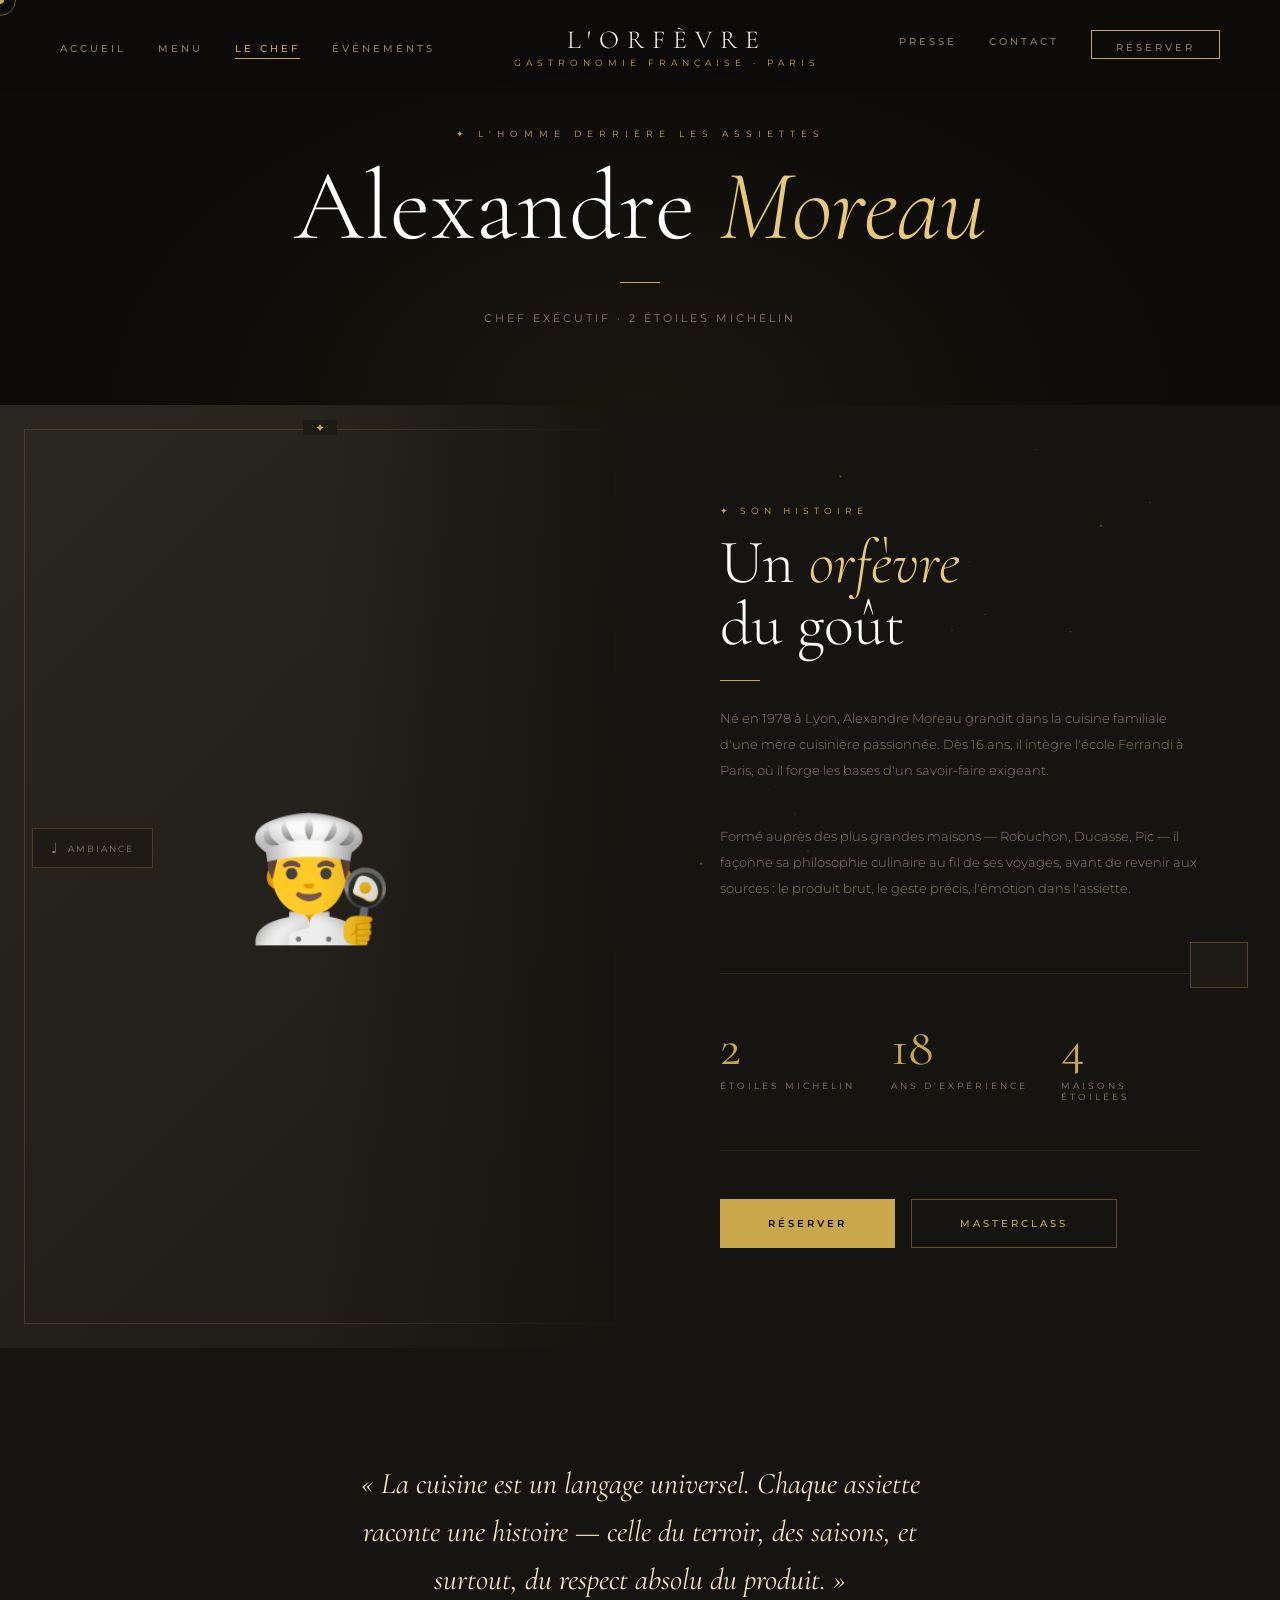
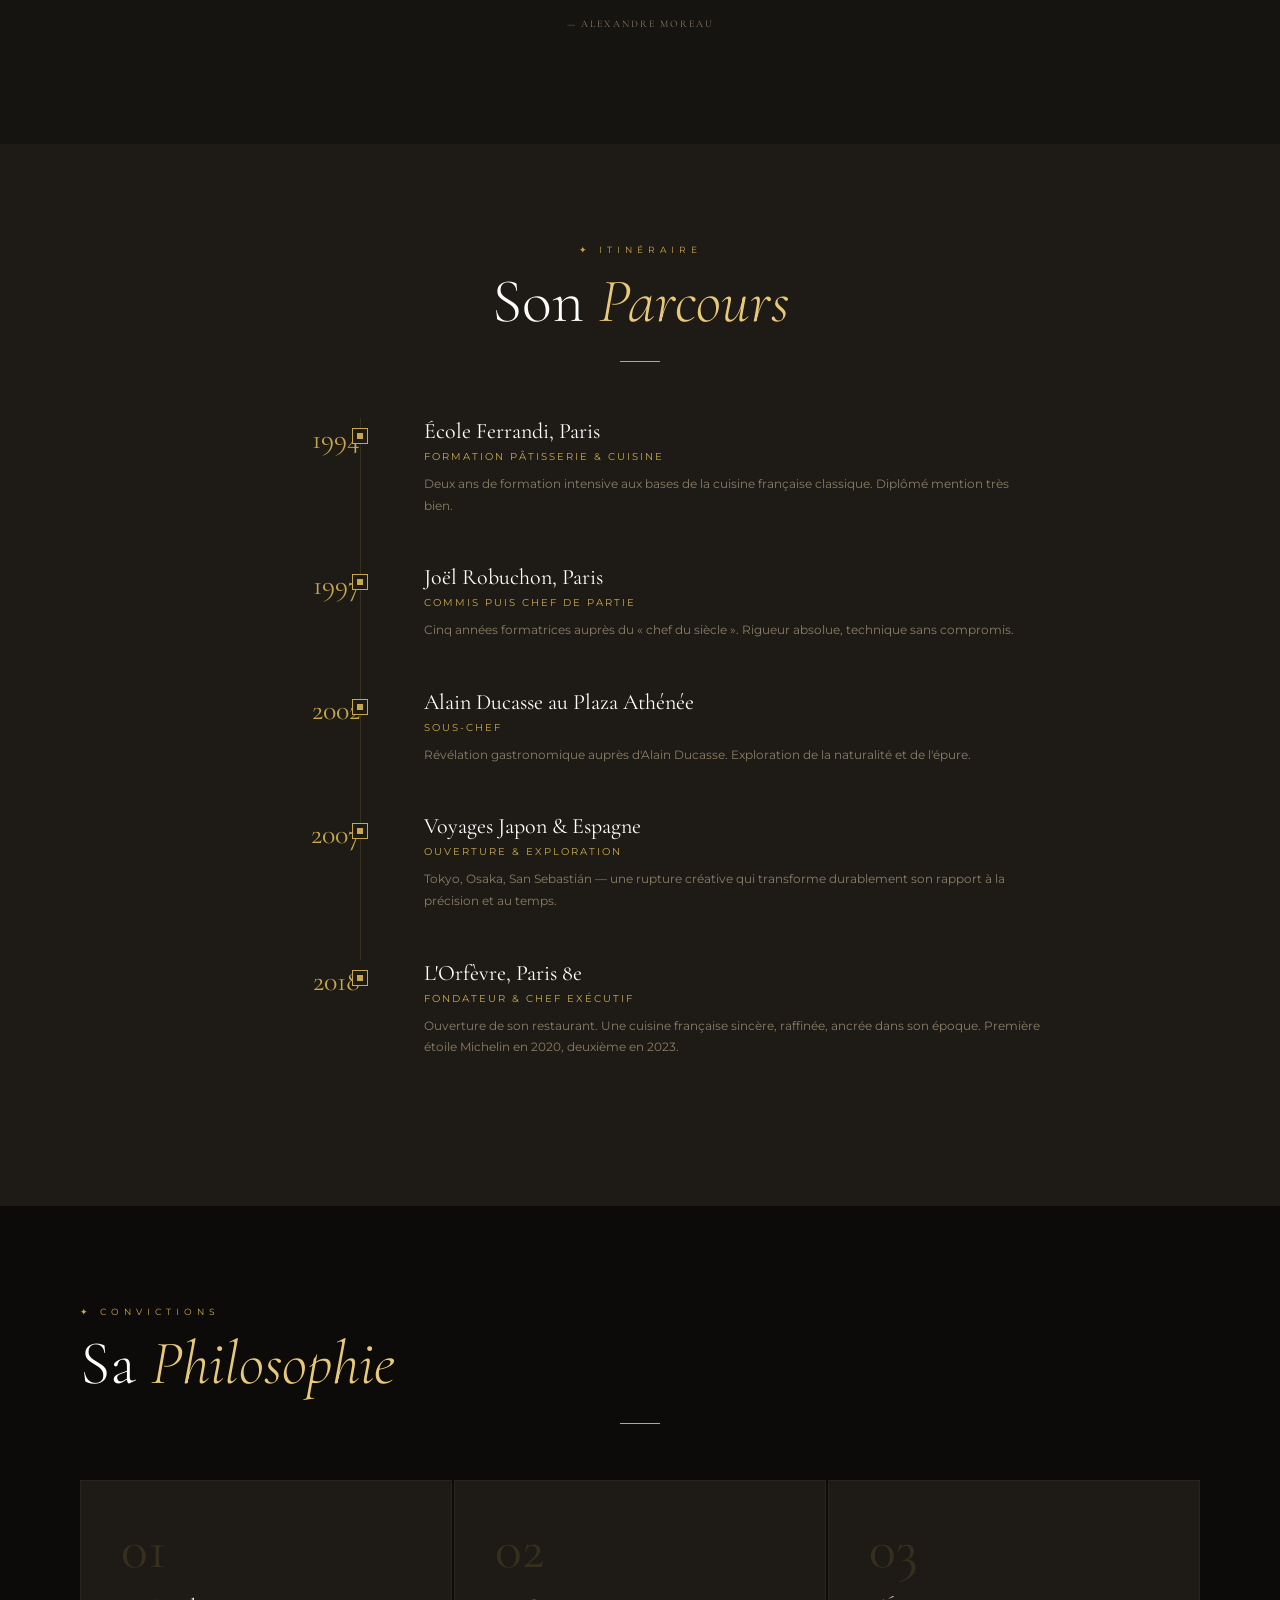
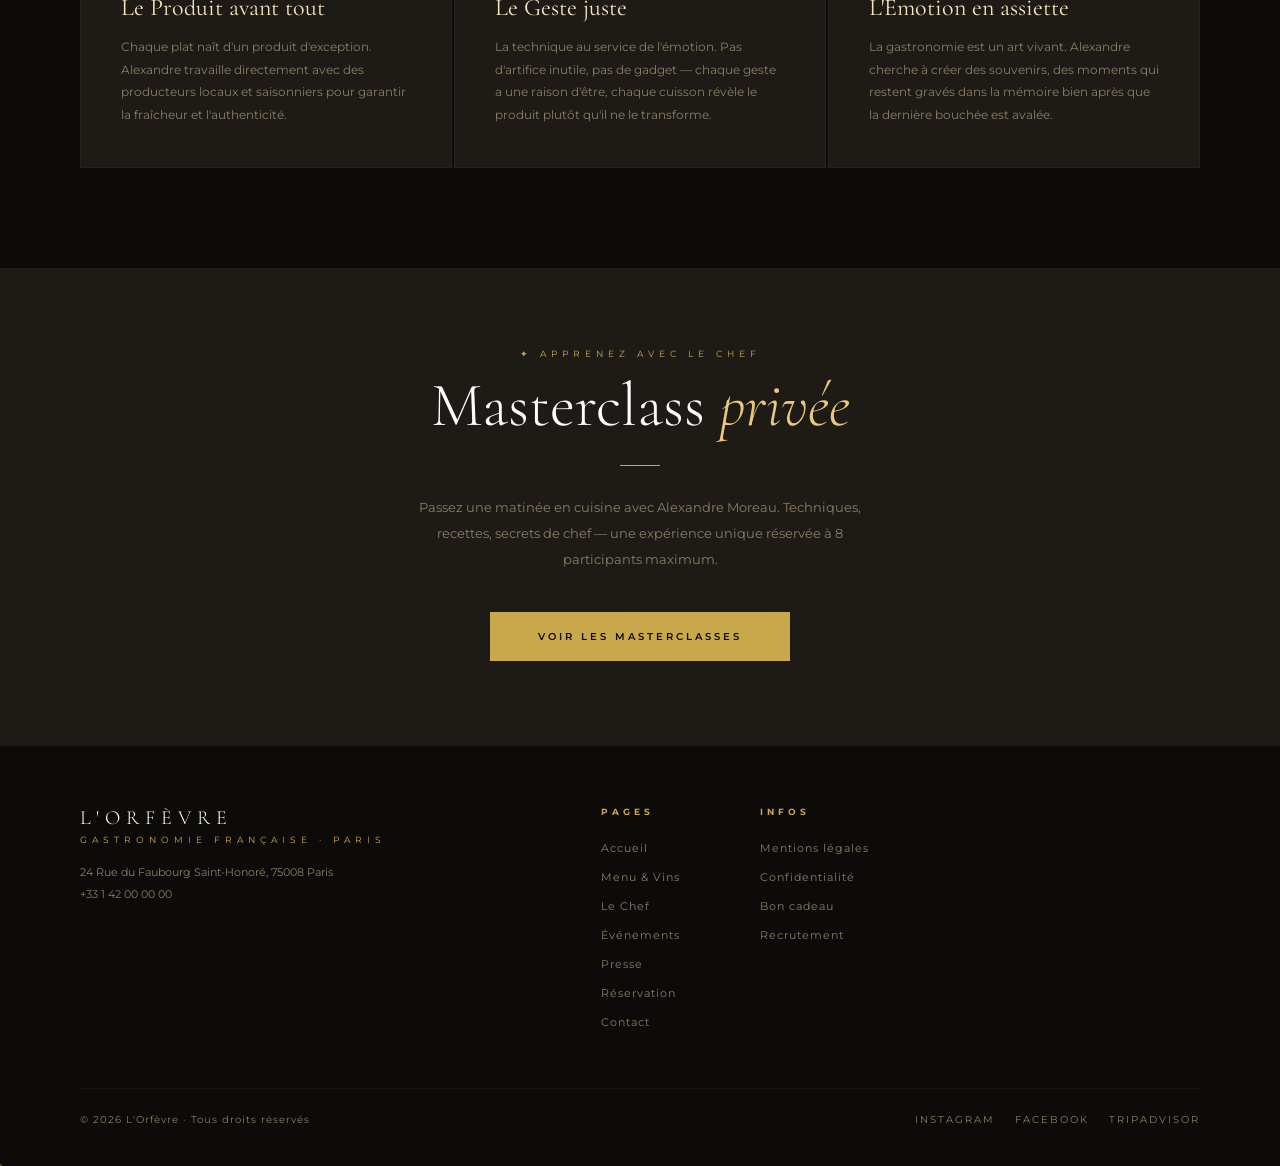
==== commit 058bc800: "Fix site L'Orfèvre : connexion API Burstflow complete - Correction bug syntaxe critique dans main.js" ====
--- a/chef.html
+++ b/chef.html
@@ -206,7 +206,7 @@
 
 <footer>
   <div class="footer-inner">
-    <div class="footer-brand"><div class="nav-logo-name" style="font-size:20px;letter-spacing:6px;">L'Orfèvre</div><div class="nav-logo-sub" style="margin-top:4px;">Gastronomie française · Paris</div><p>24 Rue du Faubourg Saint-Honoré<br>75008 Paris · +33 1 42 00 00 00</p></div>
+    <div class="footer-brand"><div class="nav-logo-name" style="font-size:20px;letter-spacing:6px;">L'Orfèvre</div><div class="nav-logo-sub" style="margin-top:4px;">Gastronomie française · Paris</div><p><span data-bf="adresse">24 Rue du Faubourg Saint-Honoré, 75008 Paris</span><br><a data-bf="telephone" href="tel:+33142000000" style="color:inherit;text-decoration:none;">+33 1 42 00 00 00</a></p></div>
     <div class="footer-links"><h4>Pages</h4><ul><li><a href="index.html">Accueil</a></li><li><a href="menu.html">Menu & Vins</a></li><li><a href="chef.html">Le Chef</a></li><li><a href="evenements.html">Événements</a></li><li><a href="presse.html">Presse</a></li><li><a href="reservation.html">Réservation</a></li><li><a href="contact.html">Contact</a></li></ul></div>
     <div class="footer-links"><h4>Infos</h4><ul><li><a href="#">Mentions légales</a></li><li><a href="#">Confidentialité</a></li><li><a href="#">Bon cadeau</a></li><li><a href="#">Recrutement</a></li></ul></div>
   </div>
